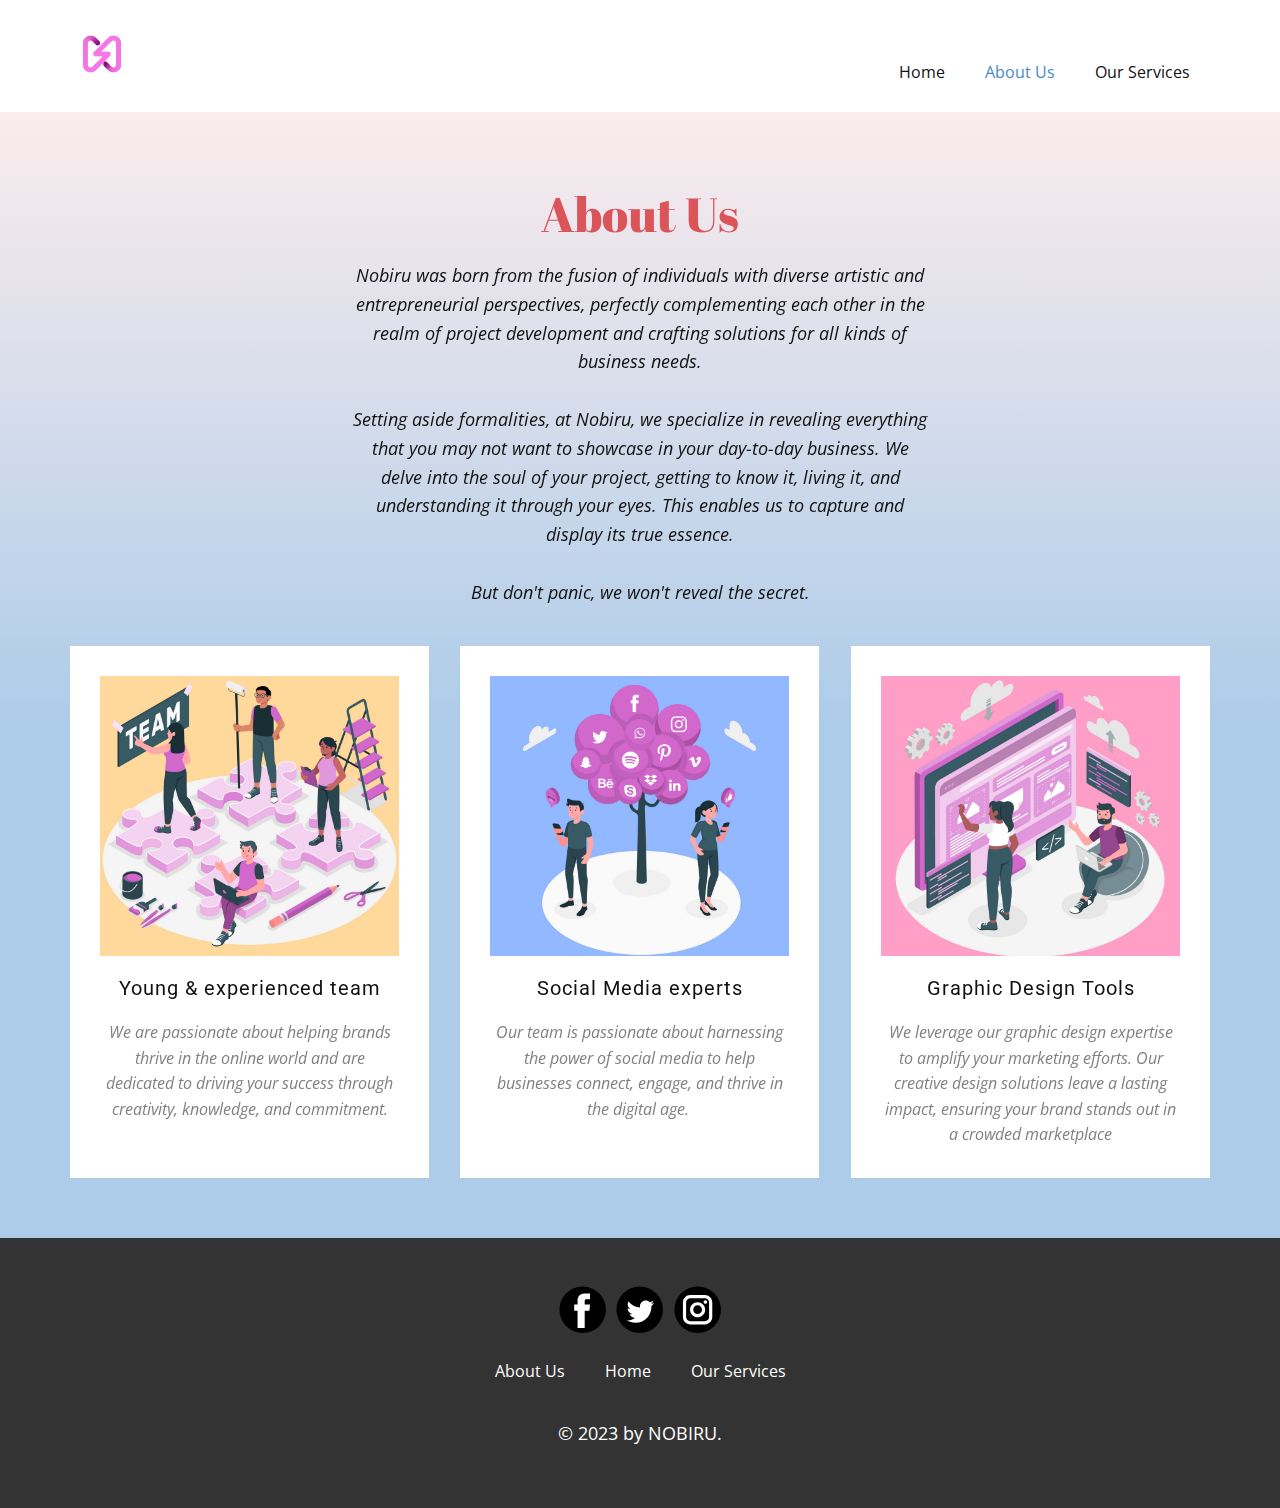
==== About-Us.html @ d44e4746 "Nobiru" ====
<!DOCTYPE html>
<html style="font-size: 16px;" lang="es"><head>
    <meta name="viewport" content="width=device-width, initial-scale=1.0">
    <meta charset="utf-8">
    <meta name="keywords" content="About Us">
    <meta name="description" content="">
    <title>About Us</title>
    <link rel="stylesheet" href="nicepage.css" media="screen">
<link rel="stylesheet" href="About-Us.css" media="screen">
    <script class="u-script" type="text/javascript" src="jquery.js" defer=""></script>
    <script class="u-script" type="text/javascript" src="nicepage.js" defer=""></script>
    <meta name="generator" content="Nicepage 5.20.7, nicepage.com">
    <link id="u-theme-google-font" rel="stylesheet" href="https://fonts.googleapis.com/css?family=Roboto:100,100i,300,300i,400,400i,500,500i,700,700i,900,900i|Open+Sans:300,300i,400,400i,500,500i,600,600i,700,700i,800,800i">
    <link id="u-page-google-font" rel="stylesheet" href="https://fonts.googleapis.com/css?family=Abril+Fatface:400">
    
    
    
    <script type="application/ld+json">{
		"@context": "http://schema.org",
		"@type": "Organization",
		"name": "",
		"logo": "images/image.png",
		"sameAs": [
				"https://facebook.com/name",
				"https://twitter.com/name",
				"https://instagram.com/nobirumktg"
		]
}</script>
    <meta name="theme-color" content="#478ac9">
    <meta name="twitter:site" content="@">
    <meta name="twitter:card" content="summary_large_image">
    <meta name="twitter:title" content="About Us">
    <meta name="twitter:description" content="">
    <meta property="og:title" content="About Us">
    <meta property="og:type" content="website">
  <meta data-intl-tel-input-cdn-path="intlTelInput/"></head>
  <body data-path-to-root="./" data-include-products="false" class="u-body u-xl-mode" data-lang="es"><header class="u-clearfix u-header u-header" id="sec-5c12"><div class="u-clearfix u-sheet u-valign-middle u-sheet-1">
        <a href="https://nicepage.com" class="u-image u-logo u-image-1" data-image-width="500" data-image-height="500">
          <img src="images/image.png" class="u-logo-image u-logo-image-1">
        </a>
        <nav class="u-menu u-menu-one-level u-offcanvas u-menu-1">
          <div class="menu-collapse" style="font-size: 1rem; letter-spacing: 0px;">
            <a class="u-button-style u-custom-left-right-menu-spacing u-custom-padding-bottom u-custom-top-bottom-menu-spacing u-nav-link u-text-active-palette-1-base u-text-hover-palette-2-base" href="#">
              <svg class="u-svg-link" viewBox="0 0 24 24"><use xmlns:xlink="http://www.w3.org/1999/xlink" xlink:href="#menu-hamburger"></use></svg>
              <svg class="u-svg-content" version="1.1" id="menu-hamburger" viewBox="0 0 16 16" x="0px" y="0px" xmlns:xlink="http://www.w3.org/1999/xlink" xmlns="http://www.w3.org/2000/svg"><g><rect y="1" width="16" height="2"></rect><rect y="7" width="16" height="2"></rect><rect y="13" width="16" height="2"></rect>
</g></svg>
            </a>
          </div>
          <div class="u-custom-menu u-nav-container">
            <ul class="u-nav u-unstyled u-nav-1"><li class="u-nav-item"><a class="u-button-style u-nav-link u-text-active-palette-1-base u-text-hover-palette-2-base" href="Home.html" style="padding: 10px 20px;">Home</a>
</li><li class="u-nav-item"><a class="u-button-style u-nav-link u-text-active-palette-1-base u-text-hover-palette-2-base" href="About-Us.html" style="padding: 10px 20px;">About Us</a>
</li><li class="u-nav-item"><a class="u-button-style u-nav-link u-text-active-palette-1-base u-text-hover-palette-2-base" href="Our-Services.html" style="padding: 10px 20px;">Our Services</a>
</li></ul>
          </div>
          <div class="u-custom-menu u-nav-container-collapse">
            <div class="u-black u-container-style u-inner-container-layout u-opacity u-opacity-95 u-sidenav">
              <div class="u-inner-container-layout u-sidenav-overflow">
                <div class="u-menu-close"></div>
                <ul class="u-align-center u-nav u-popupmenu-items u-unstyled u-nav-2"><li class="u-nav-item"><a class="u-button-style u-nav-link" href="Home.html">Home</a>
</li><li class="u-nav-item"><a class="u-button-style u-nav-link" href="About-Us.html">About Us</a>
</li><li class="u-nav-item"><a class="u-button-style u-nav-link" href="Our-Services.html">Our Services</a>
</li></ul>
              </div>
            </div>
            <div class="u-black u-menu-overlay u-opacity u-opacity-70"></div>
          </div>
        </nav>
      </div></header>
    <section class="u-align-center u-clearfix u-container-align-center u-palette-1-light-2 u-section-1" id="carousel_52fc">
      <div class="u-expanded-width u-gradient u-shape u-shape-rectangle u-shape-1"></div>
      <h2 class="u-align-center u-custom-font u-text u-text-default u-text-palette-2-base u-text-1" data-animation-name="customAnimationIn" data-animation-duration="1500">About Us</h2>
      <p class="u-align-center u-text u-text-2" data-animation-name="customAnimationIn" data-animation-duration="1500" data-animation-delay="250"> Nobiru was born from the fusion of individuals with diverse artistic and entrepreneurial perspectives, perfectly complementing each other in the realm of project development and crafting solutions for all kinds of business needs.<br>
        <br>Setting aside formalities, at Nobiru, we specialize in revealing everything that you may not want to showcase in your day-to-day business. We delve into the soul of your project, getting to know it, living it, and understanding it through your eyes. This enables us to capture and display its true essence.<br>
        <br>But don't panic,
we won't reveal the secret.
      </p>
      <div class="u-list u-list-1">
        <div class="u-repeater u-repeater-1">
          <div class="u-align-center u-container-style u-list-item u-repeater-item u-white u-list-item-1" data-animation-name="customAnimationIn" data-animation-duration="1500" data-animation-delay="500">
            <div class="u-container-layout u-similar-container u-container-layout-1">
              <img src="images/Onlineads-rafiki2.jpg" alt="" class="u-expanded-width u-image u-image-default u-image-1" data-image-width="2000" data-image-height="2000">
              <h5 class="u-text u-text-3">Young &amp; experienced team</h5>
              <p class="u-text u-text-grey-50 u-text-4">We are passionate about helping brands thrive in the online world and are dedicated to driving your success through creativity, knowledge, and commitment.</p>
            </div>
          </div>
          <div class="u-align-center u-container-style u-list-item u-repeater-item u-video-cover u-white u-list-item-2" data-animation-name="customAnimationIn" data-animation-duration="1500" data-animation-delay="500">
            <div class="u-container-layout u-similar-container u-container-layout-2">
              <img src="images/Onlineads-rafiki4.jpg" alt="" class="u-expanded-width u-image u-image-default u-image-2" data-image-width="2000" data-image-height="2000">
              <h5 class="u-text u-text-5">Social Media experts</h5>
              <p class="u-text u-text-grey-50 u-text-6"> Our team is passionate about harnessing the power of social media to help businesses connect, engage, and thrive in the digital age.&nbsp;</p>
            </div>
          </div>
          <div class="u-align-center u-container-style u-list-item u-repeater-item u-video-cover u-white u-list-item-3" data-animation-name="customAnimationIn" data-animation-duration="1500" data-animation-delay="500">
            <div class="u-container-layout u-similar-container u-container-layout-3">
              <img src="images/Onlineads-rafiki3.jpg" alt="" class="u-expanded-width u-image u-image-default u-image-3" data-image-width="2000" data-image-height="2000">
              <h5 class="u-text u-text-7">Graphic Design Tools</h5>
              <p class="u-text u-text-grey-50 u-text-8"> We leverage our graphic design expertise to amplify your marketing efforts. Our creative design solutions leave a lasting impact, ensuring your brand stands out in a crowded marketplace</p>
            </div>
          </div>
        </div>
      </div>
    </section>
    
    
    
    <footer class="u-align-center u-clearfix u-footer u-grey-80 u-footer" id="sec-c89d"><div class="u-clearfix u-sheet u-sheet-1">
        <div class="u-social-icons u-spacing-10 u-social-icons-1">
          <a class="u-social-url" title="facebook" target="_blank" href="https://facebook.com/name"><span class="u-icon u-social-facebook u-social-icon u-text-black u-icon-1"><svg class="u-svg-link" preserveAspectRatio="xMidYMin slice" viewBox="0 0 112 112" style=""><use xmlns:xlink="http://www.w3.org/1999/xlink" xlink:href="#svg-eac1"></use></svg><svg class="u-svg-content" viewBox="0 0 112 112" x="0" y="0" id="svg-eac1"><circle fill="currentColor" cx="56.1" cy="56.1" r="55"></circle><path fill="#FFFFFF" d="M73.5,31.6h-9.1c-1.4,0-3.6,0.8-3.6,3.9v8.5h12.6L72,58.3H60.8v40.8H43.9V58.3h-8V43.9h8v-9.2
c0-6.7,3.1-17,17-17h12.5v13.9H73.5z"></path></svg></span>
          </a>
          <a class="u-social-url" title="twitter" target="_blank" href="https://twitter.com/name"><span class="u-icon u-social-icon u-social-twitter u-text-black u-icon-2"><svg class="u-svg-link" preserveAspectRatio="xMidYMin slice" viewBox="0 0 112 112" style=""><use xmlns:xlink="http://www.w3.org/1999/xlink" xlink:href="#svg-1e98"></use></svg><svg class="u-svg-content" viewBox="0 0 112 112" x="0" y="0" id="svg-1e98"><circle fill="currentColor" class="st0" cx="56.1" cy="56.1" r="55"></circle><path fill="#FFFFFF" d="M83.8,47.3c0,0.6,0,1.2,0,1.7c0,17.7-13.5,38.2-38.2,38.2C38,87.2,31,85,25,81.2c1,0.1,2.1,0.2,3.2,0.2
c6.3,0,12.1-2.1,16.7-5.7c-5.9-0.1-10.8-4-12.5-9.3c0.8,0.2,1.7,0.2,2.5,0.2c1.2,0,2.4-0.2,3.5-0.5c-6.1-1.2-10.8-6.7-10.8-13.1
c0-0.1,0-0.1,0-0.2c1.8,1,3.9,1.6,6.1,1.7c-3.6-2.4-6-6.5-6-11.2c0-2.5,0.7-4.8,1.8-6.7c6.6,8.1,16.5,13.5,27.6,14
c-0.2-1-0.3-2-0.3-3.1c0-7.4,6-13.4,13.4-13.4c3.9,0,7.3,1.6,9.8,4.2c3.1-0.6,5.9-1.7,8.5-3.3c-1,3.1-3.1,5.8-5.9,7.4
c2.7-0.3,5.3-1,7.7-2.1C88.7,43,86.4,45.4,83.8,47.3z"></path></svg></span>
          </a>
          <a class="u-social-url" title="instagram" target="_blank" href="https://instagram.com/nobirumktg"><span class="u-icon u-social-icon u-social-instagram u-text-black u-icon-3"><svg class="u-svg-link" preserveAspectRatio="xMidYMin slice" viewBox="0 0 112 112" style=""><use xmlns:xlink="http://www.w3.org/1999/xlink" xlink:href="#svg-d3cc"></use></svg><svg class="u-svg-content" viewBox="0 0 112 112" x="0" y="0" id="svg-d3cc"><circle fill="currentColor" cx="56.1" cy="56.1" r="55"></circle><path fill="#FFFFFF" d="M55.9,38.2c-9.9,0-17.9,8-17.9,17.9C38,66,46,74,55.9,74c9.9,0,17.9-8,17.9-17.9C73.8,46.2,65.8,38.2,55.9,38.2
z M55.9,66.4c-5.7,0-10.3-4.6-10.3-10.3c-0.1-5.7,4.6-10.3,10.3-10.3c5.7,0,10.3,4.6,10.3,10.3C66.2,61.8,61.6,66.4,55.9,66.4z"></path><path fill="#FFFFFF" d="M74.3,33.5c-2.3,0-4.2,1.9-4.2,4.2s1.9,4.2,4.2,4.2s4.2-1.9,4.2-4.2S76.6,33.5,74.3,33.5z"></path><path fill="#FFFFFF" d="M73.1,21.3H38.6c-9.7,0-17.5,7.9-17.5,17.5v34.5c0,9.7,7.9,17.6,17.5,17.6h34.5c9.7,0,17.5-7.9,17.5-17.5V38.8
C90.6,29.1,82.7,21.3,73.1,21.3z M83,73.3c0,5.5-4.5,9.9-9.9,9.9H38.6c-5.5,0-9.9-4.5-9.9-9.9V38.8c0-5.5,4.5-9.9,9.9-9.9h34.5
c5.5,0,9.9,4.5,9.9,9.9V73.3z"></path></svg></span>
          </a>
        </div>
        <nav class="u-menu u-menu-dropdown u-offcanvas u-menu-1">
          <div class="menu-collapse">
            <a class="u-button-style u-nav-link" href="#">
              <svg class="u-svg-link" viewBox="0 0 24 24"><use xmlns:xlink="http://www.w3.org/1999/xlink" xlink:href="#svg-cca6"></use></svg>
              <svg class="u-svg-content" version="1.1" id="svg-cca6" viewBox="0 0 16 16" x="0px" y="0px" xmlns:xlink="http://www.w3.org/1999/xlink" xmlns="http://www.w3.org/2000/svg"><g><rect y="1" width="16" height="2"></rect><rect y="7" width="16" height="2"></rect><rect y="13" width="16" height="2"></rect>
</g></svg>
            </a>
          </div>
          <div class="u-nav-container">
            <ul class="u-nav u-unstyled"><li class="u-nav-item"><a class="u-button-style u-nav-link" href="About-Us.html">About Us</a>
</li><li class="u-nav-item"><a class="u-button-style u-nav-link" href="Home.html">Home</a>
</li><li class="u-nav-item"><a class="u-button-style u-nav-link" href="Our-Services.html">Our Services</a>
</li></ul>
          </div>
          <div class="u-nav-container-collapse">
            <div class="u-black u-container-style u-inner-container-layout u-opacity u-opacity-95 u-sidenav">
              <div class="u-inner-container-layout u-sidenav-overflow">
                <div class="u-menu-close"></div>
                <ul class="u-align-center u-nav u-popupmenu-items u-unstyled u-nav-2"><li class="u-nav-item"><a class="u-button-style u-nav-link" href="About-Us.html">About Us</a>
</li><li class="u-nav-item"><a class="u-button-style u-nav-link" href="Home.html">Home</a>
</li><li class="u-nav-item"><a class="u-button-style u-nav-link" href="Our-Services.html">Our Services</a>
</li></ul>
              </div>
            </div>
            <div class="u-black u-menu-overlay u-opacity u-opacity-70"></div>
          </div>
        </nav>
        <p class="u-text u-text-default u-text-1"> © 2023 by NOBIRU.</p>
      </div></footer>
</body></html>
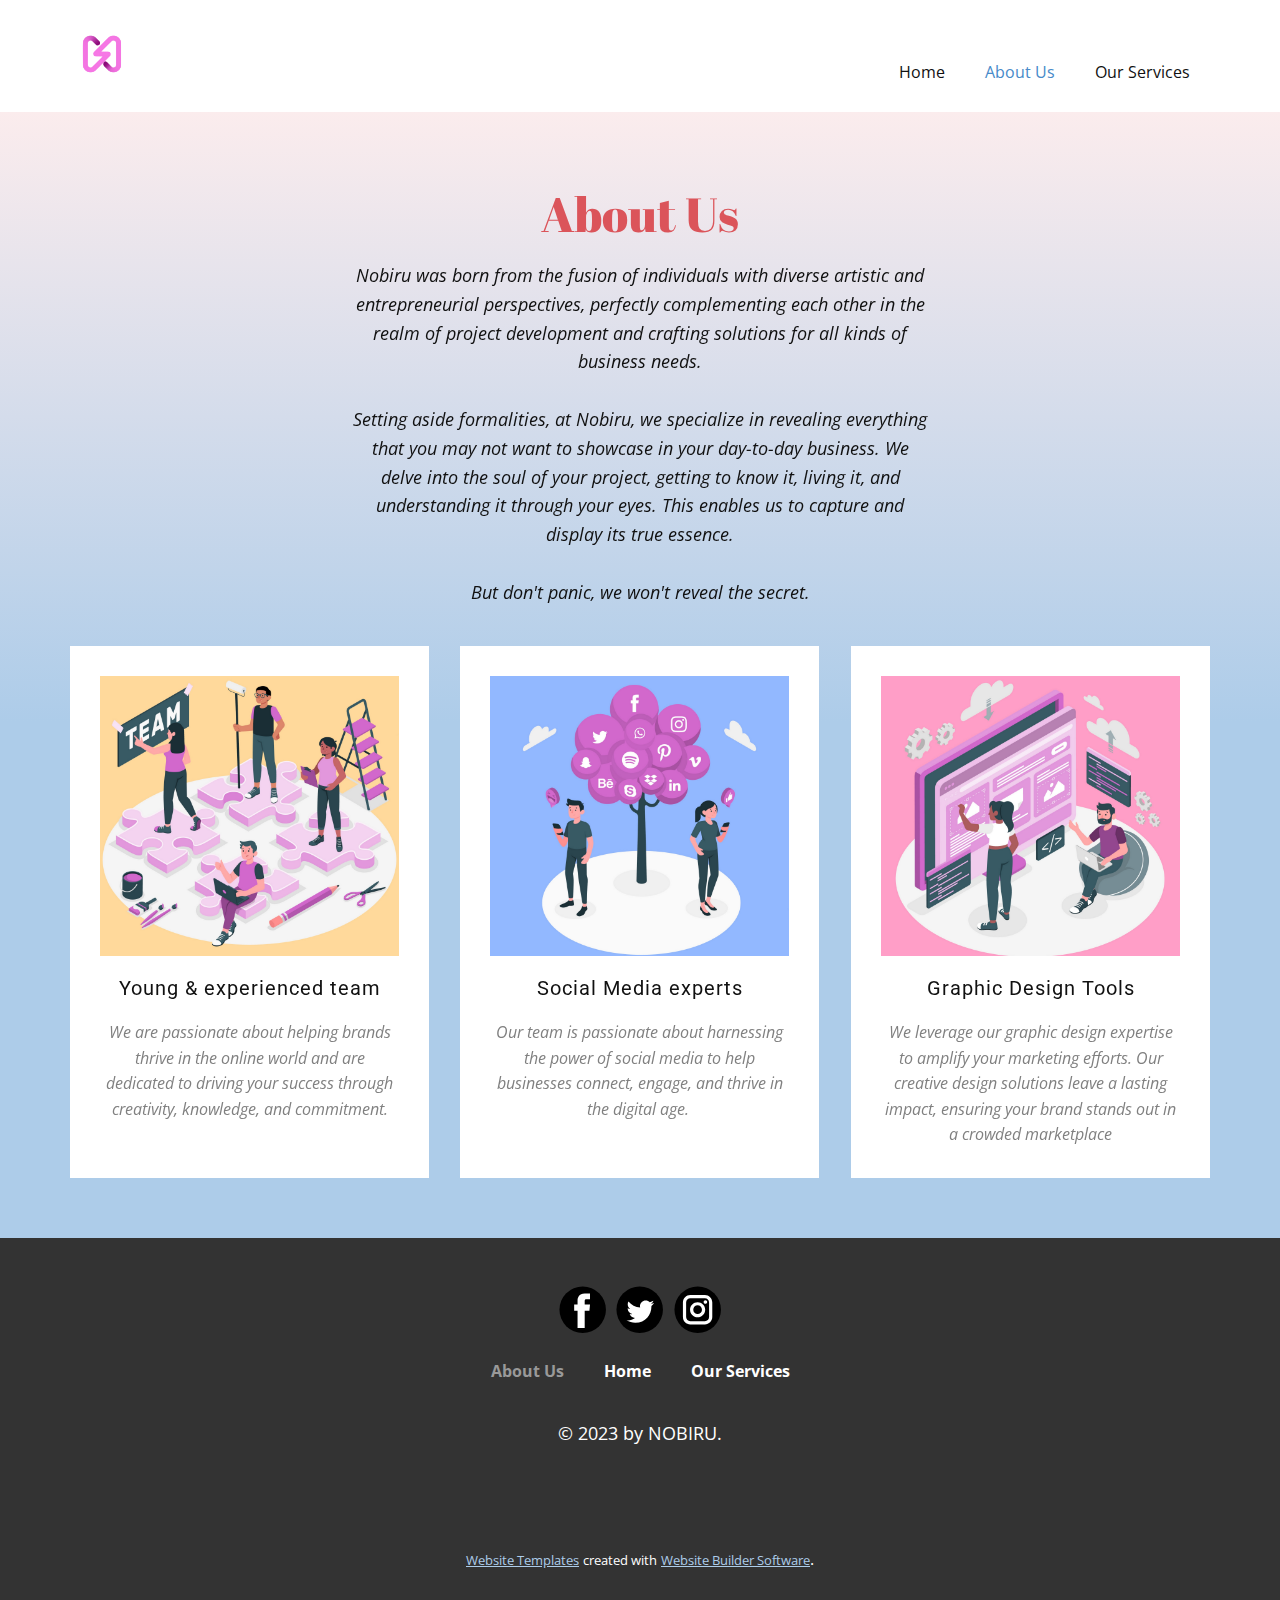
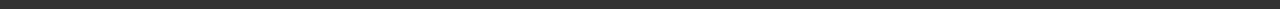
==== commit 6126155c: "cambios de version movil" ====
--- a/About-Us.html
+++ b/About-Us.html
@@ -34,8 +34,8 @@
     <meta property="og:title" content="About Us">
     <meta property="og:type" content="website">
   <meta data-intl-tel-input-cdn-path="intlTelInput/"></head>
-  <body data-path-to-root="./" data-include-products="false" class="u-body u-xl-mode" data-lang="es"><header class="u-clearfix u-header u-header" id="sec-5c12"><div class="u-clearfix u-sheet u-valign-middle u-sheet-1">
-        <a href="https://nicepage.com" class="u-image u-logo u-image-1" data-image-width="500" data-image-height="500">
+  <body data-path-to-root="./" data-include-products="false" class="u-body u-xl-mode" data-lang="es"><header class="u-clearfix u-header u-header" id="sec-5c12"><div class="u-clearfix u-sheet u-valign-middle-lg u-valign-middle-md u-valign-middle-sm u-valign-middle-xl u-sheet-1">
+        <a href="https://nobirumktg.com" class="u-image u-logo u-image-1" data-image-width="500" data-image-height="500" title="Nobiru">
           <img src="images/image.png" class="u-logo-image u-logo-image-1">
         </a>
         <nav class="u-menu u-menu-one-level u-offcanvas u-menu-1">
@@ -120,21 +120,21 @@
 c5.5,0,9.9,4.5,9.9,9.9V73.3z"></path></svg></span>
           </a>
         </div>
-        <nav class="u-menu u-menu-dropdown u-offcanvas u-menu-1">
-          <div class="menu-collapse">
-            <a class="u-button-style u-nav-link" href="#">
+        <nav class="u-hidden-xs u-menu u-menu-one-level u-offcanvas u-menu-1" data-responsive-from="MD">
+          <div class="menu-collapse" style="font-size: 1rem; font-weight: 700; letter-spacing: 0px;">
+            <a class="u-button-style u-custom-border u-custom-border-color u-custom-borders u-custom-left-right-menu-spacing u-custom-text-active-color u-custom-text-color u-custom-text-hover-color u-custom-top-bottom-menu-spacing u-nav-link" href="#">
               <svg class="u-svg-link" viewBox="0 0 24 24"><use xmlns:xlink="http://www.w3.org/1999/xlink" xlink:href="#svg-cca6"></use></svg>
               <svg class="u-svg-content" version="1.1" id="svg-cca6" viewBox="0 0 16 16" x="0px" y="0px" xmlns:xlink="http://www.w3.org/1999/xlink" xmlns="http://www.w3.org/2000/svg"><g><rect y="1" width="16" height="2"></rect><rect y="7" width="16" height="2"></rect><rect y="13" width="16" height="2"></rect>
 </g></svg>
             </a>
           </div>
-          <div class="u-nav-container">
-            <ul class="u-nav u-unstyled"><li class="u-nav-item"><a class="u-button-style u-nav-link" href="About-Us.html">About Us</a>
-</li><li class="u-nav-item"><a class="u-button-style u-nav-link" href="Home.html">Home</a>
-</li><li class="u-nav-item"><a class="u-button-style u-nav-link" href="Our-Services.html">Our Services</a>
+          <div class="u-custom-menu u-nav-container">
+            <ul class="u-nav u-spacing-20 u-unstyled u-nav-1"><li class="u-nav-item"><a class="u-button-style u-nav-link u-text-active-grey-40 u-text-body-alt-color u-text-hover-palette-2-base" href="About-Us.html" style="padding: 10px;">About Us</a>
+</li><li class="u-nav-item"><a class="u-button-style u-nav-link u-text-active-grey-40 u-text-body-alt-color u-text-hover-palette-2-base" href="Home.html" style="padding: 10px;">Home</a>
+</li><li class="u-nav-item"><a class="u-button-style u-nav-link u-text-active-grey-40 u-text-body-alt-color u-text-hover-palette-2-base" href="Our-Services.html" style="padding: 10px;">Our Services</a>
 </li></ul>
           </div>
-          <div class="u-nav-container-collapse">
+          <div class="u-custom-menu u-nav-container-collapse">
             <div class="u-black u-container-style u-inner-container-layout u-opacity u-opacity-95 u-sidenav">
               <div class="u-inner-container-layout u-sidenav-overflow">
                 <div class="u-menu-close"></div>
@@ -149,4 +149,16 @@
         </nav>
         <p class="u-text u-text-default u-text-1"> © 2023 by NOBIRU.</p>
       </div></footer>
+    <section class="u-backlink u-clearfix u-grey-80">
+      <a class="u-link" href="https://nicepage.com/website-templates" target="_blank">
+        <span>Website Templates</span>
+      </a>
+      <p class="u-text">
+        <span>created with</span>
+      </p>
+      <a class="u-link" href="" target="_blank">
+        <span>Website Builder Software</span>
+      </a>. 
+    </section>
+  
 </body></html>--- a/nicepage.css
+++ b/nicepage.css
@@ -42229,6 +42229,7 @@
 
 .u-header .u-nav-1 {
   font-size: 1rem;
+  letter-spacing: normal;
 }
 
 .u-header .u-nav-2 {
@@ -42238,14 +42239,22 @@
   .u-header .u-menu-1 {
     width: auto;
   }
-
-  .u-header .u-nav-1 {
-    letter-spacing: normal;
-  }
 }
 
 
+@media (max-width: 575px) {
+  .u-header .u-sheet-1 {
+    min-height: 108px;
+  }
 
+  .u-header .u-image-1 {
+    margin-top: 23px;
+  }
+
+  .u-header .u-menu-1 {
+    margin-top: -33px;
+  }
+}
  .u-footer {
   background-image: none;
 }
@@ -42278,6 +42287,12 @@
   margin: 20px auto 0;
 }
 
+.u-footer .u-nav-1 {
+  font-size: 1rem;
+  font-weight: 700;
+  letter-spacing: 0px;
+}
+
 .u-footer .u-nav-2 {
   font-size: 1.25rem;
 }
@@ -42292,7 +42307,11 @@
 }
 
 
-
+@media (max-width: 575px) {
+  .u-footer .u-nav-1 {
+    letter-spacing: normal;
+  }
+}
 
  /*begin-variables base-font-size*/ 
  html { font-size: 16px; }
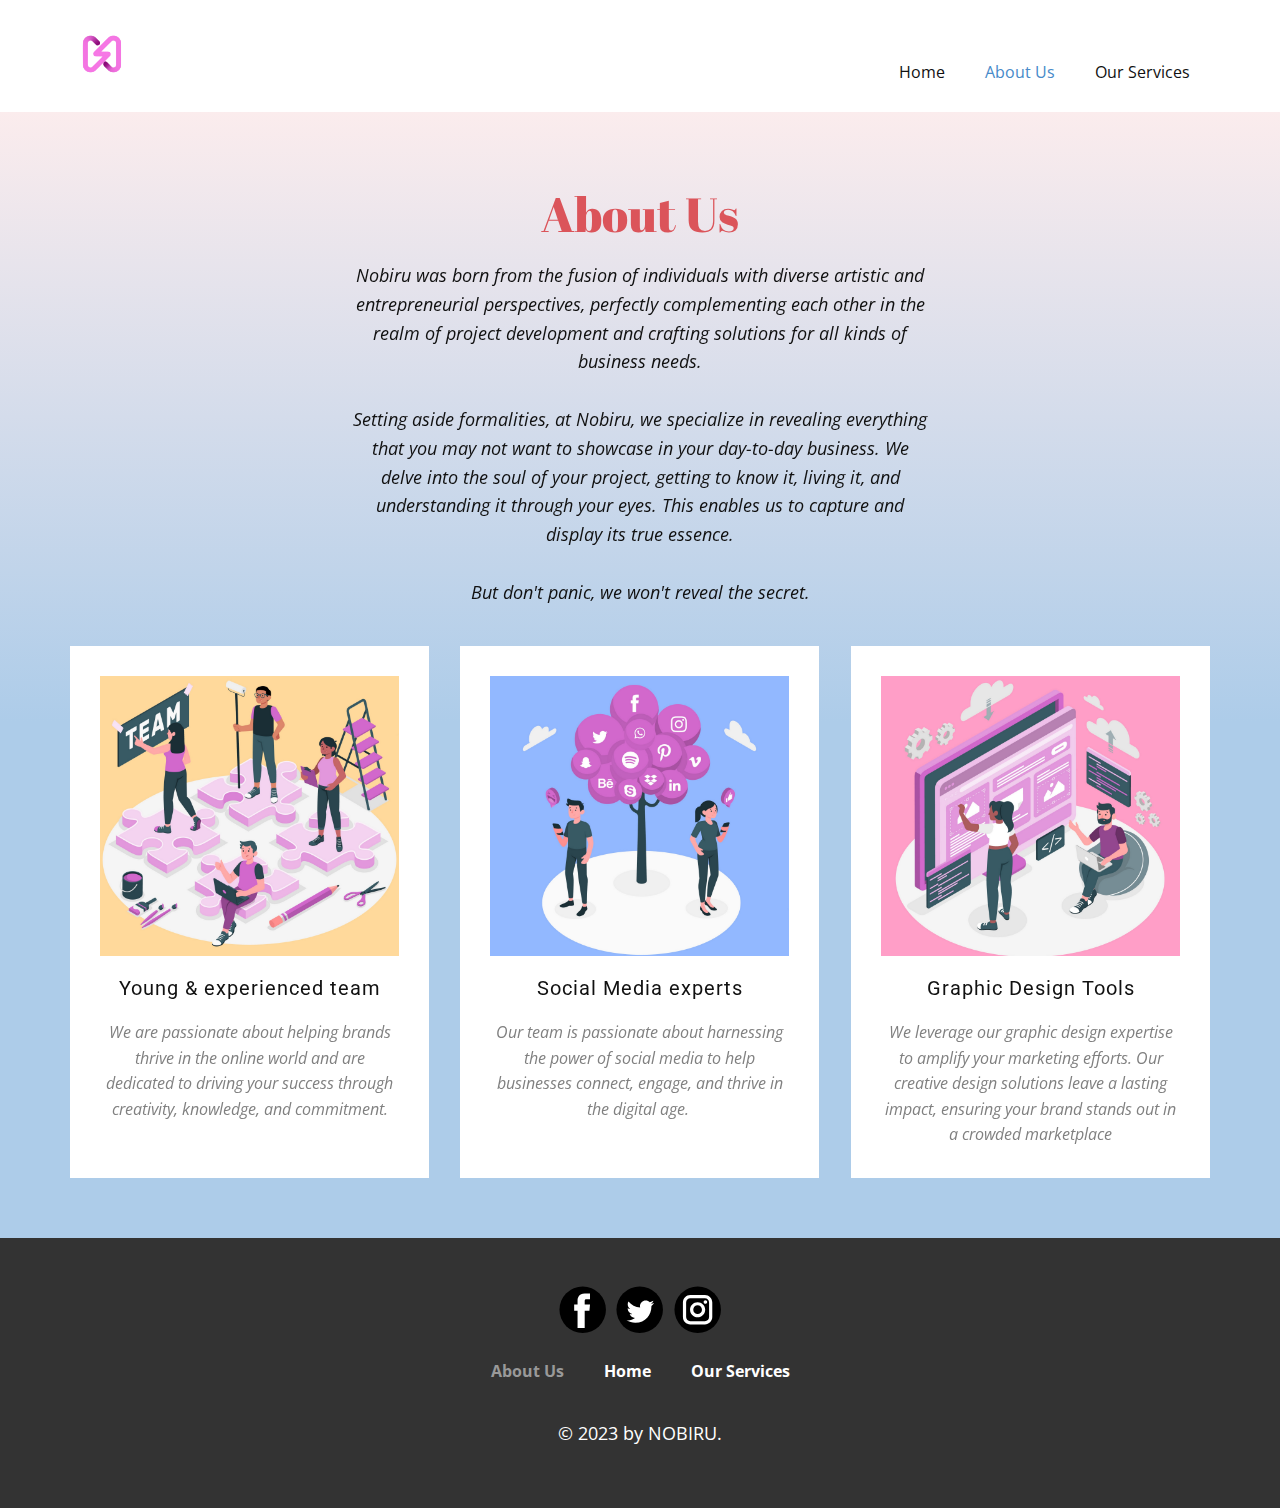
==== commit 99827b6a: "bottom edit" ====
--- a/About-Us.html
+++ b/About-Us.html
@@ -149,16 +149,5 @@
         </nav>
         <p class="u-text u-text-default u-text-1"> © 2023 by NOBIRU.</p>
       </div></footer>
-    <section class="u-backlink u-clearfix u-grey-80">
-      <a class="u-link" href="https://nicepage.com/website-templates" target="_blank">
-        <span>Website Templates</span>
-      </a>
-      <p class="u-text">
-        <span>created with</span>
-      </p>
-      <a class="u-link" href="" target="_blank">
-        <span>Website Builder Software</span>
-      </a>. 
-    </section>
   
 </body></html>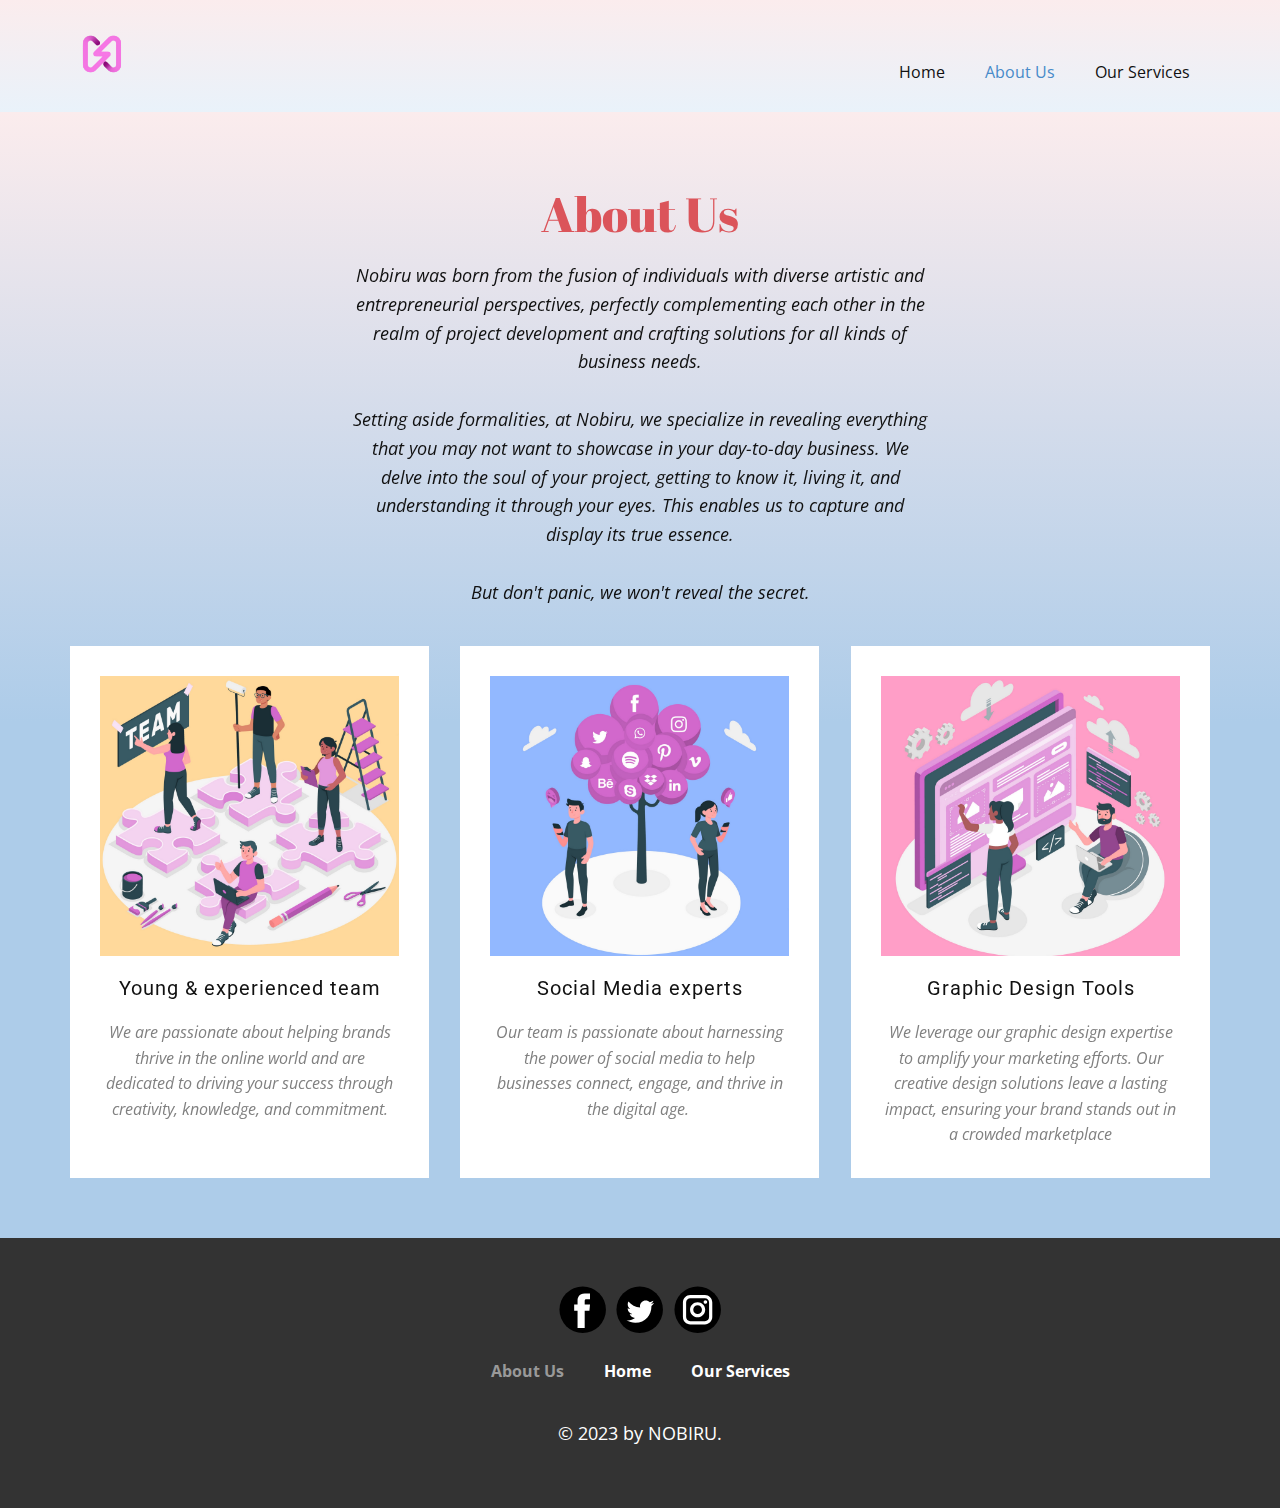
==== commit 49389e3c: "retoques" ====
--- a/About-Us.html
+++ b/About-Us.html
@@ -34,7 +34,7 @@
     <meta property="og:title" content="About Us">
     <meta property="og:type" content="website">
   <meta data-intl-tel-input-cdn-path="intlTelInput/"></head>
-  <body data-path-to-root="./" data-include-products="false" class="u-body u-xl-mode" data-lang="es"><header class="u-clearfix u-header u-header" id="sec-5c12"><div class="u-clearfix u-sheet u-valign-middle-lg u-valign-middle-md u-valign-middle-sm u-valign-middle-xl u-sheet-1">
+  <body data-path-to-root="./" data-include-products="false" class="u-body u-xl-mode" data-lang="es"><header class="u-clearfix u-gradient u-header u-header" id="sec-5c12"><div class="u-clearfix u-sheet u-valign-middle-lg u-valign-middle-md u-valign-middle-sm u-valign-middle-xl u-sheet-1">
         <a href="https://nobirumktg.com" class="u-image u-logo u-image-1" data-image-width="500" data-image-height="500" title="Nobiru">
           <img src="images/image.png" class="u-logo-image u-logo-image-1">
         </a>
@@ -149,5 +149,4 @@
         </nav>
         <p class="u-text u-text-default u-text-1"> © 2023 by NOBIRU.</p>
       </div></footer>
-  
 </body></html>--- a/nicepage.css
+++ b/nicepage.css
@@ -42205,7 +42205,7 @@
 
 /*end-variables sitestylecss*/
  .u-header {
-  background-image: none;
+  background-image: linear-gradient(#fbeced, #e9f2fa);
 }
 
 .u-header .u-sheet-1 {
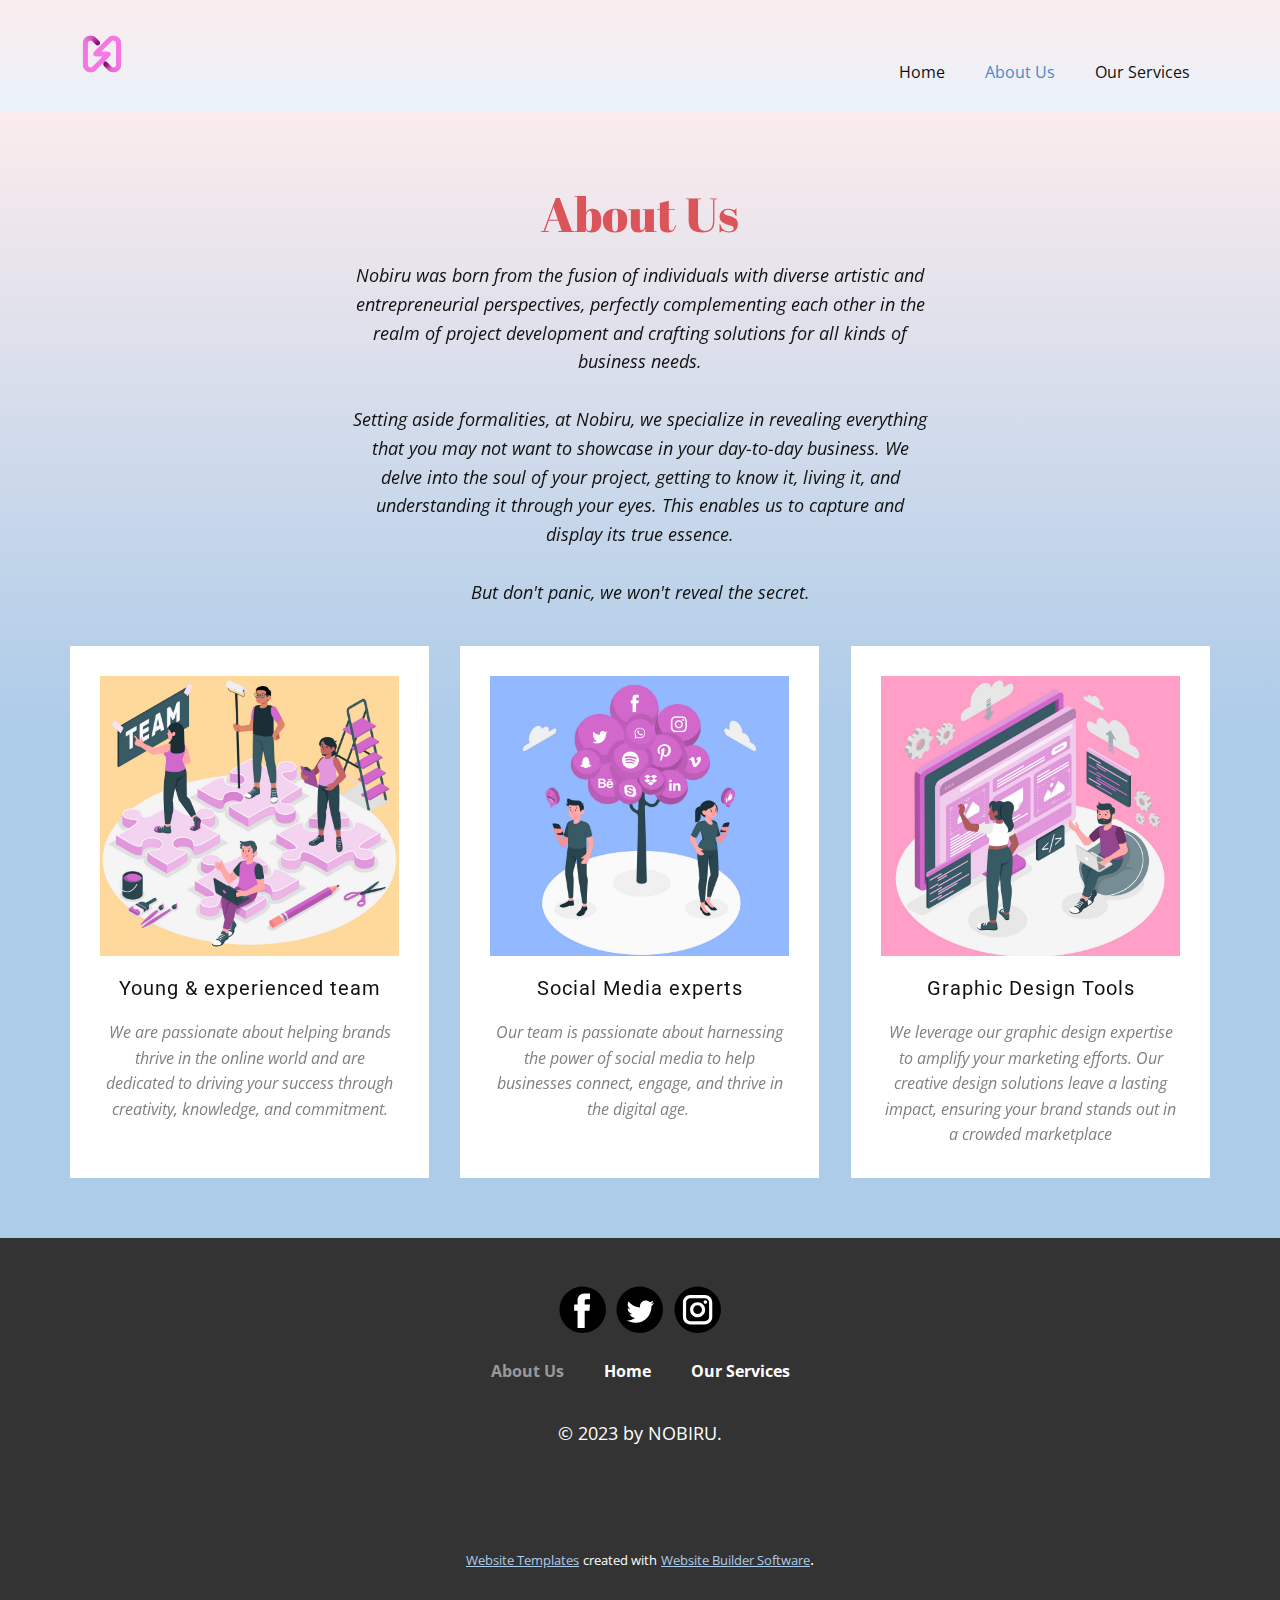
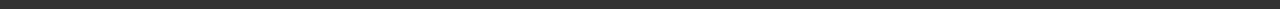
==== commit 7a0a0795: "template update" ====
--- a/About-Us.html
+++ b/About-Us.html
@@ -149,4 +149,16 @@
         </nav>
         <p class="u-text u-text-default u-text-1"> © 2023 by NOBIRU.</p>
       </div></footer>
+    <section class="u-backlink u-clearfix u-grey-80">
+      <a class="u-link" href="https://nicepage.com/website-templates" target="_blank">
+        <span>Website Templates</span>
+      </a>
+      <p class="u-text">
+        <span>created with</span>
+      </p>
+      <a class="u-link" href="" target="_blank">
+        <span>Website Builder Software</span>
+      </a>. 
+    </section>
+  
 </body></html>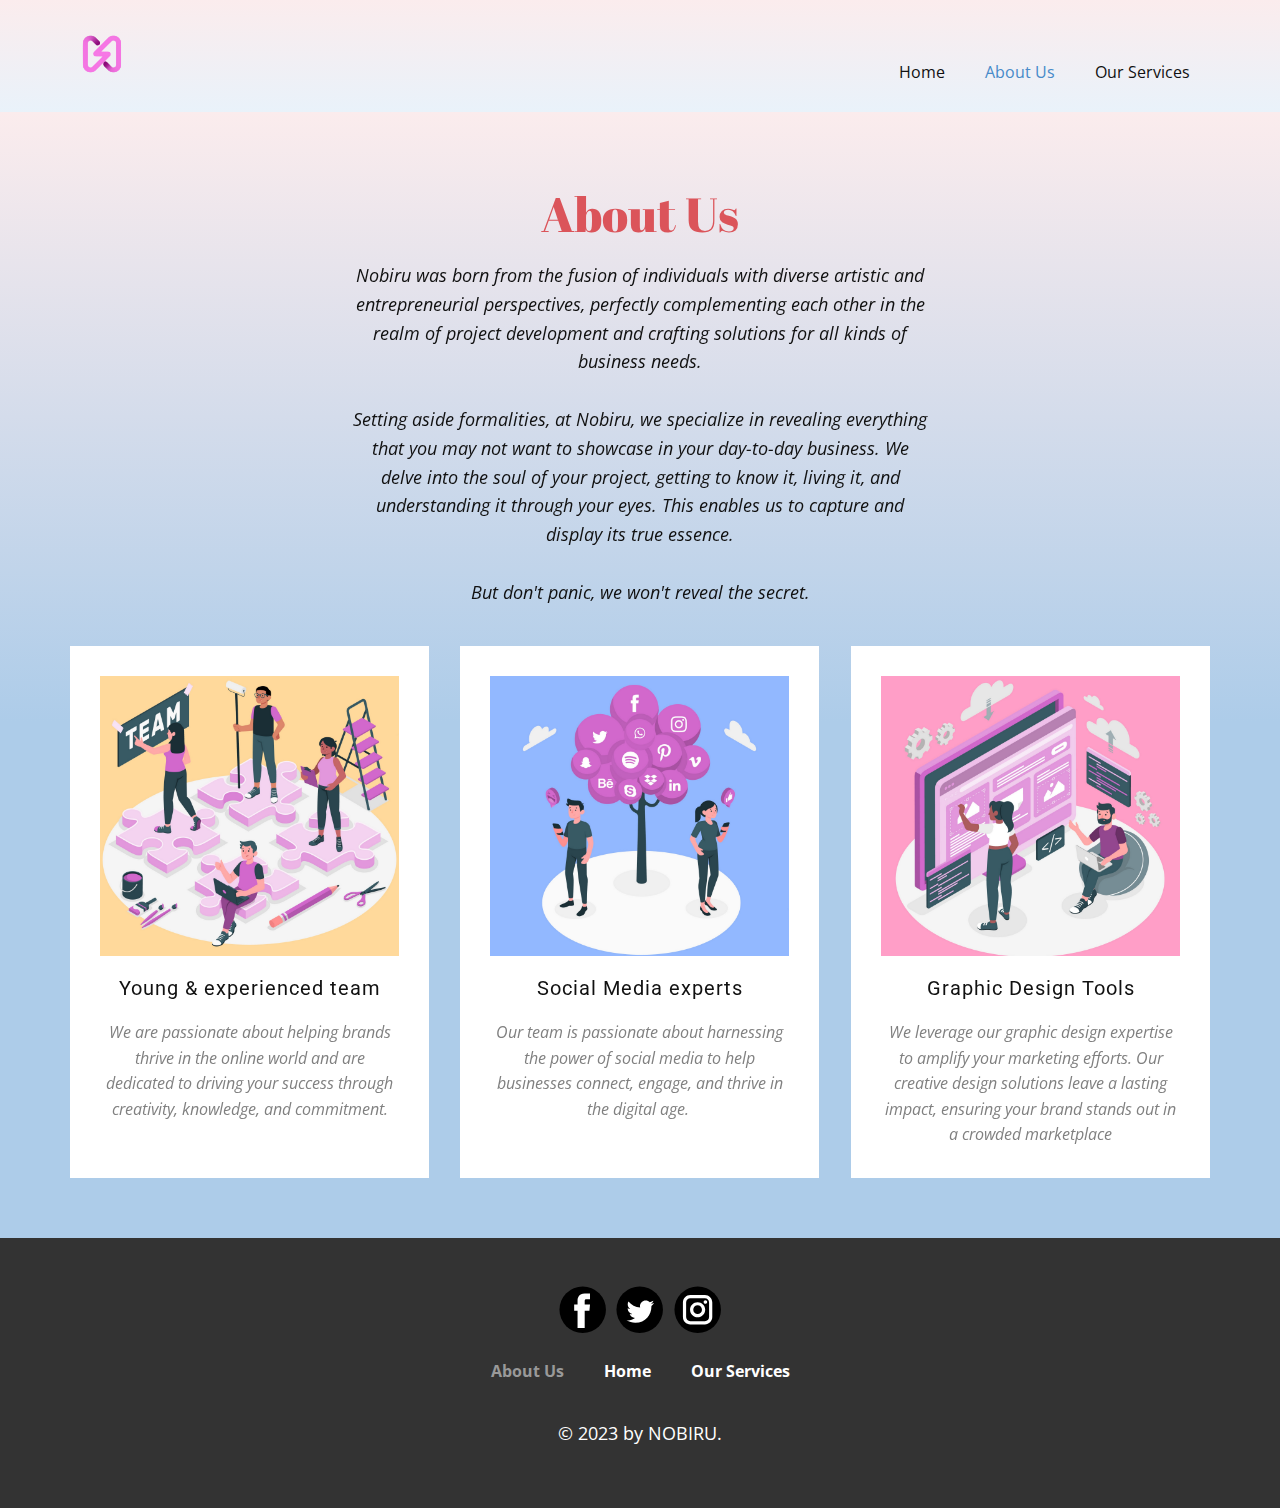
==== commit da99c93e: "template update" ====
--- a/About-Us.html
+++ b/About-Us.html
@@ -149,16 +149,5 @@
         </nav>
         <p class="u-text u-text-default u-text-1"> © 2023 by NOBIRU.</p>
       </div></footer>
-    <section class="u-backlink u-clearfix u-grey-80">
-      <a class="u-link" href="https://nicepage.com/website-templates" target="_blank">
-        <span>Website Templates</span>
-      </a>
-      <p class="u-text">
-        <span>created with</span>
-      </p>
-      <a class="u-link" href="" target="_blank">
-        <span>Website Builder Software</span>
-      </a>. 
-    </section>
   
 </body></html>